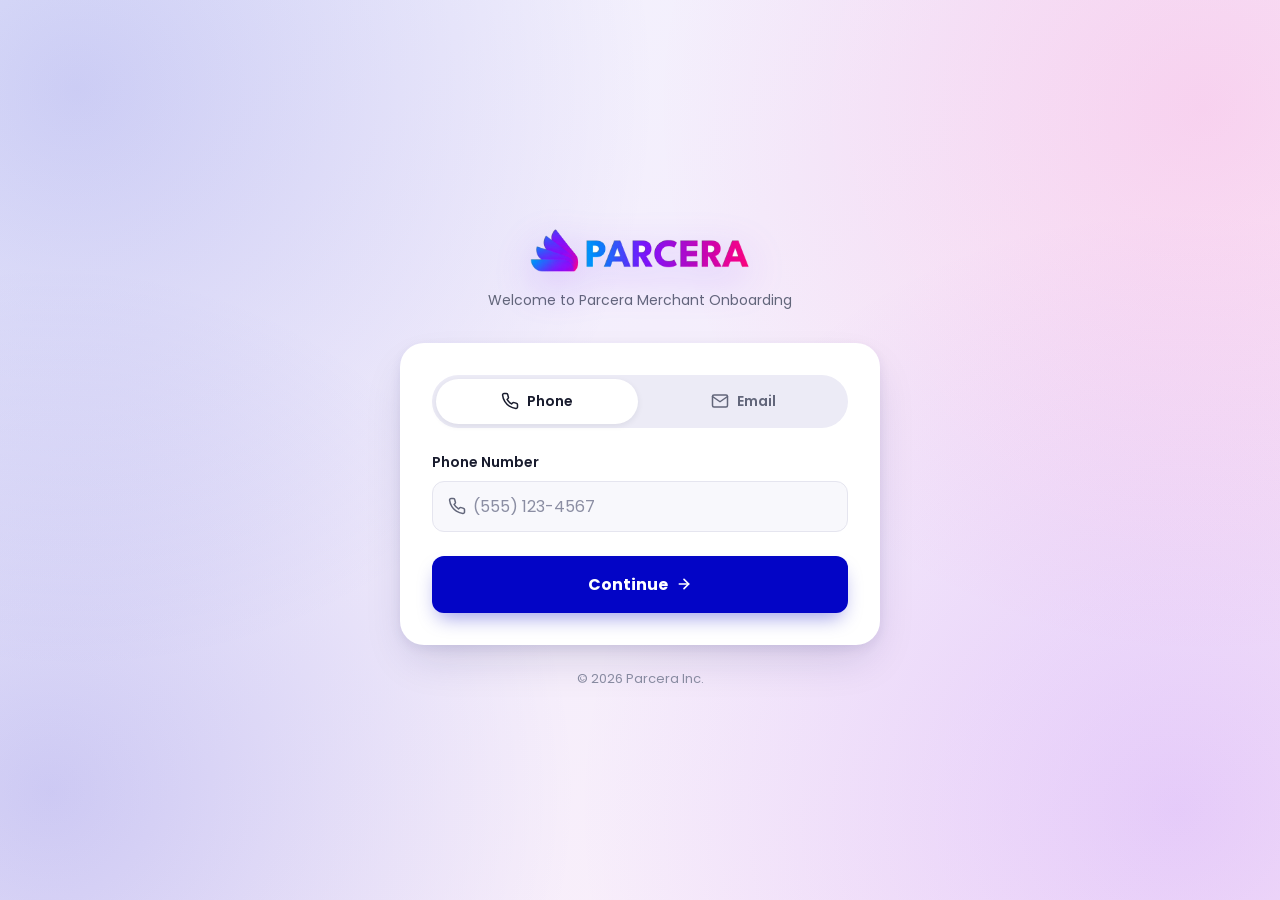
==== index.html @ 43a1bacc "feat: Merchant self onboarding ui" ====
<!DOCTYPE html>
<html lang="en">
<head>
  <meta charset="UTF-8" />
  <meta name="viewport" content="width=device-width, initial-scale=1.0" />
  <title>Parcera · Operator Console Sign In</title>

  <!-- Stylesheets loaded in dependency order: tokens, base, layout, then components -->
  <link rel="stylesheet" href="css/variables.css" />
  <link rel="stylesheet" href="css/base.css" />
  <link rel="stylesheet" href="css/layout.css" />
  <link rel="stylesheet" href="css/components/card.css" />
  <link rel="stylesheet" href="css/components/tabs.css" />
  <link rel="stylesheet" href="css/components/inputs.css" />
  <link rel="stylesheet" href="css/components/buttons.css" />
  <link rel="stylesheet" href="css/components/otp.css" />
  <noscript><style>body{opacity:1 !important;}</style></noscript>
</head>
<body>

  <main class="page">

    <!-- Brand header: logo mark, wordmark, positioning line, tagline -->
    <header class="brand">
      <img class="brand__logo" src="assets/logo-lockup.png" alt="Parcera" />
      <p class="brand__tagline">
        Welcome to Parcera Merchant Onboarding
      </p>
    </header>

    <!-- Auth card: hosts channel tabs plus the two-step sign-in flow -->
    <section class="auth-card" aria-label="Sign in to Parcera">

      <!-- Email / Phone channel switcher -->
      <div class="channel-tabs" role="tablist" aria-label="Sign-in method">
        <button type="button" class="channel-tab is-active" id="tab-phone" role="tab" aria-selected="true" data-channel="phone">
          <svg class="channel-tab__icon" viewBox="0 0 24 24" fill="none" stroke="currentColor" stroke-width="2" stroke-linecap="round" stroke-linejoin="round"><path d="M22 16.92v3a2 2 0 0 1-2.18 2 19.79 19.79 0 0 1-8.63-3.07 19.5 19.5 0 0 1-6-6 19.79 19.79 0 0 1-3.07-8.67A2 2 0 0 1 4.11 2h3a2 2 0 0 1 2 1.72c.127.96.361 1.903.7 2.81a2 2 0 0 1-.45 2.11L8.09 9.91a16 16 0 0 0 6 6l1.27-1.27a2 2 0 0 1 2.11-.45c.907.339 1.85.573 2.81.7A2 2 0 0 1 22 16.92z"/></svg>
          Phone
        </button>
        <button type="button" class="channel-tab" id="tab-email" role="tab" aria-selected="false" data-channel="email">
          <svg class="channel-tab__icon" viewBox="0 0 24 24" fill="none" stroke="currentColor" stroke-width="2" stroke-linecap="round" stroke-linejoin="round"><rect x="2" y="4" width="20" height="16" rx="2"/><path d="m22 6-10 7L2 6"/></svg>
          Email
        </button>
      </div>

      <!-- Step 1a: Email entry panel -->
      <form class="auth-card__step is-hidden" id="step-email" data-step="email-entry" novalidate>
        <div class="field-group">
          <label class="field-group__label" for="input-email">Email Address</label>
          <div class="input-field">
            <svg class="input-field__icon" viewBox="0 0 24 24" fill="none" stroke="currentColor" stroke-width="2" stroke-linecap="round" stroke-linejoin="round"><rect x="2" y="4" width="20" height="16" rx="2"/><path d="m22 6-10 7L2 6"/></svg>
            <input class="input-field__control" type="email" id="input-email" name="email" placeholder="you@example.com" autocomplete="email" required />
          </div>
          <p class="field-group__error" role="alert"></p>
        </div>
        <button type="submit" class="btn btn--primary">
          Continue
          <svg class="btn__icon" viewBox="0 0 24 24" fill="none" stroke="currentColor" stroke-width="2.5" stroke-linecap="round" stroke-linejoin="round"><path d="M5 12h14"/><path d="m12 5 7 7-7 7"/></svg>
        </button>
      </form>

      <!-- Step 1b: Phone entry panel -->
      <form class="auth-card__step" id="step-phone" data-step="phone-entry" novalidate>
        <div class="field-group">
          <label class="field-group__label" for="input-phone">Phone Number</label>
          <div class="input-field">
            <svg class="input-field__icon" viewBox="0 0 24 24" fill="none" stroke="currentColor" stroke-width="2" stroke-linecap="round" stroke-linejoin="round"><path d="M22 16.92v3a2 2 0 0 1-2.18 2 19.79 19.79 0 0 1-8.63-3.07 19.5 19.5 0 0 1-6-6 19.79 19.79 0 0 1-3.07-8.67A2 2 0 0 1 4.11 2h3a2 2 0 0 1 2 1.72c.127.96.361 1.903.7 2.81a2 2 0 0 1-.45 2.11L8.09 9.91a16 16 0 0 0 6 6l1.27-1.27a2 2 0 0 1 2.11-.45c.907.339 1.85.573 2.81.7A2 2 0 0 1 22 16.92z"/></svg>
            <input class="input-field__control" type="tel" id="input-phone" name="phone" placeholder="(555) 123-4567" autocomplete="tel" required />
          </div>
          <p class="field-group__error" role="alert"></p>
        </div>
        <button type="submit" class="btn btn--primary">
          Continue
          <svg class="btn__icon" viewBox="0 0 24 24" fill="none" stroke="currentColor" stroke-width="2.5" stroke-linecap="round" stroke-linejoin="round"><path d="M5 12h14"/><path d="m12 5 7 7-7 7"/></svg>
        </button>
      </form>

      <!-- Step 2: Verification code panel (shown after Continue) -->
      <form class="auth-card__step is-hidden" id="step-verify" data-step="verify" novalidate>
        <div class="verify-intro">
          <div class="verify-intro__icon-badge">
            <svg viewBox="0 0 24 24" fill="none" stroke="currentColor" stroke-width="2" stroke-linecap="round" stroke-linejoin="round"><rect x="3" y="11" width="18" height="11" rx="2"/><path d="M7 11V7a5 5 0 0 1 10 0v4"/></svg>
          </div>
          <p class="verify-intro__copy">We sent a verification code to</p>
          <p class="verify-intro__destination" id="verify-destination">you@example.com</p>
          <button type="button" class="btn--tab-link" id="change-destination">Change email</button>
        </div>

        <div class="field-group">
          <label class="field-group__label" id="otp-label">Verification Code</label>
          <div class="otp-input" role="group" aria-labelledby="otp-label">
            <input class="otp-input__box" type="text" inputmode="numeric" maxlength="1" data-otp-index="0" aria-label="Digit 1" />
            <input class="otp-input__box" type="text" inputmode="numeric" maxlength="1" data-otp-index="1" aria-label="Digit 2" />
            <input class="otp-input__box" type="text" inputmode="numeric" maxlength="1" data-otp-index="2" aria-label="Digit 3" />
            <span class="otp-input__divider">—</span>
            <input class="otp-input__box" type="text" inputmode="numeric" maxlength="1" data-otp-index="3" aria-label="Digit 4" />
            <input class="otp-input__box" type="text" inputmode="numeric" maxlength="1" data-otp-index="4" aria-label="Digit 5" />
            <input class="otp-input__box" type="text" inputmode="numeric" maxlength="1" data-otp-index="5" aria-label="Digit 6" />
          </div>
        </div>

        <button type="submit" class="btn btn--primary btn--verify">
          Verify
          <svg class="btn__icon" viewBox="0 0 24 24" fill="none" stroke="currentColor" stroke-width="2.5" stroke-linecap="round" stroke-linejoin="round"><path d="M5 12h14"/><path d="m12 5 7 7-7 7"/></svg>
        </button>
        <button type="button" class="btn btn--secondary" id="resend-code">Resend Code</button>
        <p class="resend-note" id="resend-note" aria-live="polite"></p>
      </form>

    </section>

    <!-- Legal / access footer -->
    <footer class="page-footer">
      <p>&copy; 2026 Parcera Inc.</p>
    </footer>

  </main>

  <!-- Application scripts, loaded as ES modules in dependency order -->
  <script type="module" src="js/main.js"></script>
</body>
</html>
---- css/variables.css ----
/* ==========================================================================
   Design Tokens (v2 — official Parcera brand palette)
   Single source of truth for colors, spacing, radii, shadows, typography.
   Change a value here and it propagates through the whole UI.
   ========================================================================== */

:root {
  /* Typography — League Spartan for headings, Poppins for everything else */
  --font-family-base: "Poppins", -apple-system, "Segoe UI", Roboto, "Helvetica Neue", Arial, sans-serif;
  --font-family-heading: "League Spartan", "Poppins", -apple-system, "Segoe UI", Roboto, sans-serif;

  /* ---- Primary: Blue ramp ---- */
  --blue-navy: #010245;
  --blue-navy-hover: #010259;
  --blue-navy-active: #020377;

  --blue-vivid: #0305c6;
  --blue-vivid-hover: #032cc6;
  --blue-vivid-active: #0353c6;

  --blue-azure: #0008ff;
  --blue-azure-hover: #3056e0;
  --blue-azure-active: #527fff;

  --blue-agile: #0595ff;
  --blue-agile-hover: #46b0ff;
  --blue-agile-active: #82caff;

  --blue-ice: #9ecbf7;
  --blue-ice-hover: #ddeaf5;
  --blue-ice-active: #e8f0fe;

  /* ---- Expressive accent: Magenta ramp ---- */
  --magenta-dark: #330721;
  --magenta-dark-hover: #590b83;
  --magenta-dark-active: #800f5a;

  --magenta-mulberry: #a6156c;
  --magenta-mulberry-hover: #c31aa8;
  --magenta-mulberry-active: #c54b8c;

  --magenta-vivid: #ff21a6;
  --magenta-vivid-hover: #ff5cbf;
  --magenta-vivid-active: #ff99d8;

  --magenta-light: #ff85d5;
  --magenta-light-hover: #ff0de2;
  --magenta-light-active: #ffd9e1;

  --magenta-taupe: #ffdfec;
  --magenta-taupe-hover: #fff0fa;
  --magenta-taupe-active: #fffafc;

  /* ---- Expressive accent: Purple ramp ---- */
  --purple-berry: #1a0038;
  --purple-berry-hover: #2e055e;
  --purple-berry-active: #45048f;

  --purple-vivid: #781bfd;
  --purple-vivid-hover: #8a3bfd;
  --purple-vivid-active: #9954fe;

  --purple-indigo: #8a30ff;
  --purple-indigo-hover: #a666ff;
  --purple-indigo-active: #c299ff;

  --purple-bright: #b894ff;
  --purple-bright-hover: #d183ff;
  --purple-bright-active: #e3d1ff;

  --purple-lavender: #efe0ff;
  --purple-lavender-hover: #f5ebff;
  --purple-lavender-active: #fbf7ff;

  /* ---- Semantic brand aliases (what components should reference) ---- */
  --brand-primary: var(--blue-vivid);
  --brand-primary-hover: var(--blue-vivid-hover);
  --brand-primary-active: var(--blue-vivid-active);
  --brand-magenta: var(--blue-vivid);
  --brand-purple: var(--blue-vivid);

  /* Soft corner glows layered behind the page gradient — visible enough to
     read as three distinct color zones, matching the shape palette */
  --glow-blue: rgba(3, 5, 198, 0.16);
  --glow-purple: rgba(120, 27, 253, 0.17);
  --glow-magenta: rgba(255, 33, 166, 0.14);

  /* Gradients — blue -> purple -> magenta, matching the logo mark */
  --gradient-brand: linear-gradient(135deg, var(--blue-vivid) 0%, var(--purple-vivid) 55%, var(--magenta-vivid) 100%);
  --gradient-brand-soft: linear-gradient(135deg, var(--blue-agile) 0%, var(--purple-indigo) 55%, var(--magenta-light) 100%);
  --gradient-text: linear-gradient(90deg, var(--blue-vivid) 0%, var(--purple-vivid) 50%, var(--magenta-vivid) 100%);
  --gradient-page-bg: linear-gradient(135deg, #f2f4fe 0%, #f4eefc 45%, #fdeff8 100%);

  /* Semantic feedback colors.
     "Success/confirmed" states across the wizard (verified badges, checked
     consent, completed steps, launch confirmation) are drawn in brand blue
     rather than green, so every positive/confirmed affordance reads as one
     consistent blue — same design, blue variants instead of green. */
  --color-success: var(--blue-vivid);
  --color-success-bg: #e6e7fb;
  --color-error: #dc2626;
  --color-error-bg: #fef2f2;
  --color-error-border: #fca5a5;

  /* Neutrals */
  --color-white: #ffffff;
  --color-surface: #ffffff;
  --color-border: #e5e5ef;
  --color-border-soft: #ece9f3;
  --color-input-bg: #f8f8fc;
  --color-tab-inactive-bg: #ecebf6;

  --color-text-primary: #191c2e;
  --color-text-secondary: #62667a;
  --color-text-muted: #8b8ea3;
  --color-text-link: var(--brand-primary);

  /* Decorative shape outline color on the background */
  --color-decoration: rgba(80, 70, 200, 0.15);

  /* Onboarding-wizard accent — matches primary brand blue for consistency */
  --wizard-purple: var(--blue-vivid);
  --wizard-purple-soft: var(--blue-vivid-hover);
  --wizard-purple-disabled: var(--blue-ice);
  --wizard-purple-tint: #f2f4fe;

  --stepper-complete-bg: var(--color-success-bg);
  --stepper-complete-icon: var(--color-success);
  --stepper-upcoming-bg: var(--color-tab-inactive-bg);
  --stepper-upcoming-icon: #9a9aab;
  --stepper-connector: #ded9ee;

  /* Spacing scale (rem) */
  --space-1: 0.25rem;
  --space-2: 0.5rem;
  --space-3: 0.75rem;
  --space-4: 1rem;
  --space-5: 1.25rem;
  --space-6: 1.5rem;
  --space-8: 2rem;
  --space-10: 2.5rem;
  --space-12: 3rem;

  /* Radii */
  --radius-sm: 8px;
  --radius-md: 12px;
  --radius-lg: 16px;
  --radius-xl: 24px;
  --radius-full: 999px;

  /* Shadows */
  --shadow-card: 0 20px 45px -10px rgba(20, 20, 90, 0.16), 0 4px 12px rgba(20, 20, 90, 0.07);
  --shadow-badge: 0 4px 10px rgba(20, 20, 90, 0.09);
  --shadow-focus: 0 0 0 3px rgba(3, 5, 198, 0.20);
  --shadow-focus-error: 0 0 0 3px rgba(220, 38, 38, 0.16);

  /* Typography scale */
  --font-size-xs: 0.8125rem;
  --font-size-sm: 0.875rem;
  --font-size-base: 1rem;
  --font-size-lg: 1.125rem;
  --font-size-xl: 1.5rem;
  --font-size-display: 2.75rem;

  /* Layout */
  --card-max-width: 480px;
  --card-max-width-lg: 760px;
  --page-max-width: 1100px;

  /* Motion */
  --transition-fast: 150ms ease;
  --transition-base: 220ms ease;
}
---- css/base.css ----
/* ==========================================================================
   Base / Reset
   Minimal reset plus global element defaults.
   ========================================================================== */

/* Brand typefaces: League Spartan for headings, Poppins for body text */
@import url("https://fonts.googleapis.com/css2?family=League+Spartan:wght@500;600;700;800&family=Poppins:wght@400;500;600;700&display=swap");

* {
  box-sizing: border-box;
}

html,
body {
  margin: 0;
  padding: 0;
}

body {
  font-family: var(--font-family-base);
  color: var(--color-text-primary);
  background:
    radial-gradient(circle at 6% 10%, var(--glow-blue), transparent 40%),
    radial-gradient(circle at 94% 12%, var(--glow-magenta), transparent 38%),
    radial-gradient(circle at 92% 90%, var(--glow-purple), transparent 42%),
    radial-gradient(circle at 4% 88%, var(--glow-blue), transparent 36%),
    var(--gradient-page-bg);
  background-attachment: fixed;
  min-height: 100vh;
  -webkit-font-smoothing: antialiased;
  text-rendering: optimizeLegibility;
}

/* Headings use the League Spartan display face across every page */
h1, h2, h3, h4,
.wizard-header__title,
.wizard-panel__title {
  margin: 0;
  font-family: var(--font-family-heading);
}

p {
  margin: 0;
}

button {
  font-family: inherit;
  cursor: pointer;
}

input,
textarea,
select {
  font-family: inherit;
}

a {
  color: inherit;
  text-decoration: none;
}

img, svg {
  display: block;
  max-width: 100%;
}

/* Visible keyboard focus ring for accessibility across interactive elements */
button:focus-visible,
input:focus-visible,
textarea:focus-visible,
select:focus-visible,
a:focus-visible {
  outline: none;
  box-shadow: var(--shadow-focus);
}

/* Respect users who prefer reduced motion */
@media (prefers-reduced-motion: reduce) {
  * {
    animation-duration: 0.001ms !important;
    animation-iteration-count: 1 !important;
    transition-duration: 0.001ms !important;
  }
}

/* ==========================================================================
   Page transitions
   A soft fade on entry and exit so navigating between screens feels smooth
   instead of abrupt. Driven by js/utils/pageTransition.js.
   ========================================================================== */
body {
  opacity: 0;
  transition: opacity 0.28s ease;
}

body.is-page-ready {
  opacity: 1;
}

body.is-page-leaving {
  opacity: 0;
}

/* Brief pressed feedback on the element that triggered navigation */
.is-pressed {
  transform: scale(0.985);
  transition: transform 0.12s ease;
}

/* If JS is disabled, never leave the page invisible */
@media (prefers-reduced-motion: reduce) {
  body {
    opacity: 1;
    transition: none;
  }
}
---- css/layout.css ----
/* ==========================================================================
   Layout
   Page-level structure: wrapper, brand header, footer.
   ========================================================================== */

.page {
  position: relative;
  z-index: 1;
  min-height: 100vh;
  min-height: 100dvh;
  display: flex;
  flex-direction: column;
  align-items: center;
  justify-content: center;
  /* Center the auth column on every viewport; the top/bottom padding keeps
     breathing room on short screens while justify-content balances tall ones */
  padding: var(--space-12) var(--space-4) var(--space-8);
}

/* Brand block — logo mark, wordmark, tagline copy */
.brand {
  display: flex;
  flex-direction: column;
  align-items: center;
  text-align: center;
  margin-bottom: var(--space-8);
  max-width: 560px;
}

.brand__logo {
  width: 220px;
  height: auto;
  margin-bottom: var(--space-4);
  background: transparent;
  filter: drop-shadow(0 12px 20px rgba(120, 27, 253, 0.22));
}

.brand__wordmark {
  font-size: var(--font-size-display);
  font-weight: 800;
  line-height: 1.1;
  background: var(--gradient-text);
  -webkit-background-clip: text;
  background-clip: text;
  color: transparent;
  margin-bottom: var(--space-3);
  letter-spacing: -0.01em;
}

.brand__tagline {
  font-size: var(--font-size-sm);
  color: var(--color-text-secondary);
  line-height: 1.5;
}

/* Footer legal / access notice text */
.page-footer {
  margin-top: var(--space-6);
  text-align: center;
  color: var(--color-text-muted);
  font-size: var(--font-size-xs);
  line-height: 1.6;
}
---- css/components/card.css ----
/* ==========================================================================
   Component: Auth Card
   The central white card that hosts the sign-in flow.
   ========================================================================== */

.auth-card {
  position: relative;
  width: 100%;
  max-width: var(--card-max-width);
  background: var(--color-surface);
  border-radius: var(--radius-xl);
  box-shadow: var(--shadow-card);
  padding: var(--space-8);
}

/* Each step (email/phone entry, verification) is a vertically stacked panel */
.auth-card__step {
  display: flex;
  flex-direction: column;
}

/* Utility to hide inactive steps/panels without removing them from the DOM */
.is-hidden {
  display: none !important;
}

.field-group {
  margin-top: var(--space-6);
}

.field-group__label {
  display: block;
  font-size: var(--font-size-sm);
  font-weight: 600;
  color: var(--color-text-primary);
  margin-bottom: var(--space-2);
}

.field-group__hint {
  margin-top: var(--space-2);
  font-size: var(--font-size-xs);
  color: var(--color-text-secondary);
}

@media (max-width: 480px) {
  .auth-card {
    padding: var(--space-5);
  }
}
---- css/components/tabs.css ----
/* ==========================================================================
   Component: Channel Tabs
   Segmented control used to switch between Email and Phone sign-in.
   ========================================================================== */

.channel-tabs {
  display: flex;
  gap: var(--space-1);
  background: var(--color-tab-inactive-bg);
  border-radius: var(--radius-full);
  padding: var(--space-1);
}

.channel-tab {
  flex: 1;
  display: flex;
  align-items: center;
  justify-content: center;
  gap: var(--space-2);
  padding: var(--space-3) var(--space-4);
  border: none;
  border-radius: var(--radius-full);
  background: transparent;
  color: var(--color-text-secondary);
  font-size: var(--font-size-sm);
  font-weight: 600;
  transition: background var(--transition-base), color var(--transition-base), box-shadow var(--transition-base);
}

.channel-tab__icon {
  width: 18px;
  height: 18px;
  flex-shrink: 0;
}

/* Active tab lifts above the pill track with a white surface + subtle shadow */
.channel-tab.is-active {
  background: var(--color-white);
  color: var(--color-text-primary);
  box-shadow: 0 2px 6px rgba(31, 34, 48, 0.08);
}

.channel-tab:not(.is-active):hover {
  color: var(--color-text-primary);
}
---- css/components/inputs.css ----
/* ==========================================================================
   Component: Inputs
   Text inputs with a leading icon (mail / phone glyph).
   Supports an error state via the .input-field--error modifier, applied by
   JS when validation fails (see authFlow.js / onboarding.js).
   ========================================================================== */

.input-field {
  position: relative;
  display: flex;
  align-items: center;
}

.input-field__icon {
  position: absolute;
  left: var(--space-4);
  width: 18px;
  height: 18px;
  color: var(--color-text-secondary);
  pointer-events: none;
}

.input-field__control {
  width: 100%;
  padding: var(--space-3) var(--space-4) var(--space-3) var(--space-10);
  font-size: var(--font-size-base);
  color: var(--color-text-primary);
  background: var(--color-input-bg);
  border: 1px solid var(--color-border);
  border-radius: var(--radius-md);
  transition: border-color var(--transition-fast), background var(--transition-fast), box-shadow var(--transition-fast);
}

.input-field__control::placeholder {
  color: var(--color-text-muted);
}

.input-field__control:hover {
  border-color: #c9c5e6;
}

.input-field__control:focus {
  outline: none;
  border-color: var(--brand-primary);
  background: var(--color-white);
  box-shadow: var(--shadow-focus);
}

/* Error state — applied to the wrapping .input-field so both the icon
   and the control pick up the error color via descendant selectors */
.input-field--error .input-field__control {
  border-color: var(--color-error-border);
  background: var(--color-error-bg);
}

.input-field--error .input-field__control:focus {
  border-color: var(--color-error);
  box-shadow: var(--shadow-focus-error);
}

.input-field--error .input-field__icon {
  color: var(--color-error);
}

/* Inline error message, shown under the field when validation fails */
.field-group__error {
  display: none;
  align-items: center;
  gap: var(--space-1);
  margin-top: var(--space-2);
  font-size: var(--font-size-xs);
  font-weight: 600;
  color: var(--color-error);
}

.field-group__error.is-visible {
  display: flex;
}

/* Select fields (used in onboarding wizard) share the same visual language */
.select-field {
  position: relative;
  display: flex;
  align-items: center;
}

.select-field__control {
  width: 100%;
  appearance: none;
  padding: var(--space-3) var(--space-10) var(--space-3) var(--space-4);
  font-size: var(--font-size-base);
  color: var(--color-text-primary);
  background: var(--color-input-bg);
  border: 1px solid var(--color-border);
  border-radius: var(--radius-md);
  transition: border-color var(--transition-fast), background var(--transition-fast), box-shadow var(--transition-fast);
}

.select-field__control:hover {
  border-color: #c9c5e6;
}

.select-field__control:focus {
  outline: none;
  border-color: var(--brand-primary);
  background: var(--color-white);
  box-shadow: var(--shadow-focus);
}

.select-field__chevron {
  position: absolute;
  right: var(--space-4);
  width: 16px;
  height: 16px;
  color: var(--color-text-secondary);
  pointer-events: none;
}
---- css/components/buttons.css ----
/* ==========================================================================
   Component: Buttons
   Primary gradient CTAs and the secondary "Resend Code" button.
   Supports a loading state via .is-loading, toggled by JS while an async
   action (submit, validate, launch) is in flight.
   ========================================================================== */

.btn {
  position: relative;
  width: 100%;
  display: flex;
  align-items: center;
  justify-content: center;
  gap: var(--space-2);
  border: none;
  border-radius: var(--radius-md);
  font-size: var(--font-size-base);
  font-weight: 700;
  padding: var(--space-4);
  transition: transform var(--transition-fast), box-shadow var(--transition-fast), opacity var(--transition-fast);
}

.btn__icon {
  width: 16px;
  height: 16px;
  transition: transform var(--transition-fast);
}

.btn:hover .btn__icon {
  transform: translateX(2px);
}

.btn:active {
  transform: translateY(1px);
}

.btn:disabled {
  opacity: 0.6;
  cursor: not-allowed;
  transform: none;
}

/* Loading state — hide label/icon, show a centered spinner, block clicks */
.btn.is-loading {
  color: transparent !important;
  pointer-events: none;
}

.btn.is-loading .btn__icon {
  visibility: hidden;
}

.btn.is-loading::after {
  content: "";
  position: absolute;
  width: 18px;
  height: 18px;
  border-radius: 50%;
  border: 2.5px solid rgba(255, 255, 255, 0.4);
  border-top-color: var(--color-white);
  animation: btn-spin 700ms linear infinite;
}

.btn--secondary.is-loading::after {
  border: 2.5px solid rgba(3, 5, 198, 0.25);
  border-top-color: var(--brand-primary);
}

@keyframes btn-spin {
  to { transform: rotate(360deg); }
}

/* Primary CTA — blue solid color, used for Continue / Verify */
.btn--primary {
  color: var(--color-white);
  background: var(--blue-vivid);
  box-shadow: 0 10px 20px -6px rgba(3, 5, 198, 0.40);
  margin-top: var(--space-6);
}

.btn--primary:hover:not(:disabled) {
  background: var(--blue-vivid-hover);
  box-shadow: 0 12px 24px -6px rgba(3, 5, 198, 0.50);
}

/* Verification step CTA uses the same blue color */
.btn--verify {
  background: var(--blue-vivid);
}

.btn--verify:hover:not(:disabled) {
  background: var(--blue-vivid-hover);
}

/* Secondary action — outlined, used for Resend Code */
.btn--secondary {
  color: var(--color-text-primary);
  background: var(--color-white);
  border: 1px solid var(--color-border);
  margin-top: var(--space-3);
}

.btn--secondary:hover:not(:disabled) {
  background: var(--color-input-bg);
  border-color: #c9c5e6;
}

.btn--tab-link {
  background: none;
  border: none;
  color: var(--color-text-link);
  font-weight: 600;
  font-size: var(--font-size-sm);
  padding: 0;
  width: auto;
}

.btn--tab-link:hover {
  color: var(--brand-primary-hover);
  text-decoration: underline;
}
---- css/components/otp.css ----
/* ==========================================================================
   Component: Verification Step
   Lock icon badge, "sent to" copy, and the segmented OTP code input.
   ========================================================================== */

.verify-intro {
  display: flex;
  flex-direction: column;
  align-items: center;
  text-align: center;
  margin-top: var(--space-2);
}

.verify-intro__icon-badge {
  width: 52px;
  height: 52px;
  border-radius: 50%;
  background: #fbe4f2;
  display: flex;
  align-items: center;
  justify-content: center;
  margin-bottom: var(--space-4);
}

.verify-intro__icon-badge svg {
  width: 22px;
  height: 22px;
  color: var(--brand-magenta);
}

.verify-intro__copy {
  font-size: var(--font-size-sm);
  color: var(--color-text-secondary);
  margin-bottom: var(--space-1);
}

.verify-intro__destination {
  font-size: var(--font-size-lg);
  font-weight: 700;
  color: var(--color-text-primary);
  margin-bottom: var(--space-2);
}

/* OTP input: two groups of three boxes separated by a dash */
.otp-input {
  display: flex;
  align-items: center;
  justify-content: center;
  gap: var(--space-2);
}

.otp-input__box {
  width: 44px;
  height: 48px;
  text-align: center;
  font-size: var(--font-size-lg);
  font-weight: 600;
  color: var(--color-text-primary);
  background: var(--color-input-bg);
  border: 1px solid var(--color-border);
  border-radius: var(--radius-sm);
  transition: border-color var(--transition-fast), background var(--transition-fast);
}

.otp-input__box:focus {
  outline: none;
  border-color: var(--brand-primary);
  background: var(--color-white);
  box-shadow: var(--shadow-focus);
}

/* Error state — applied to the whole group when the submitted code is
   wrong or incomplete; boxes flash red and shake briefly for feedback */
.otp-input.is-error .otp-input__box {
  border-color: var(--color-error-border);
  background: var(--color-error-bg);
  animation: otp-shake 320ms ease;
}

@keyframes otp-shake {
  25% { transform: translateX(-4px); }
  75% { transform: translateX(4px); }
}

.otp-input__divider {
  color: var(--color-text-muted);
  font-size: var(--font-size-lg);
}

/* Note: pair this element with aria-live="polite" in HTML so screen
   readers announce the countdown and "ready to resend" state changes */
.resend-note {
  margin-top: var(--space-2);
  text-align: center;
  font-size: var(--font-size-xs);
  color: var(--color-text-muted);
}

.resend-note.is-error {
  color: var(--color-error);
  font-weight: 600;
}

@media (max-width: 380px) {
  .otp-input {
    gap: var(--space-1);
  }

  .otp-input__box {
    width: 36px;
    height: 40px;
    font-size: var(--font-size-base);
  }

  .otp-input__divider {
    font-size: var(--font-size-base);
  }
}
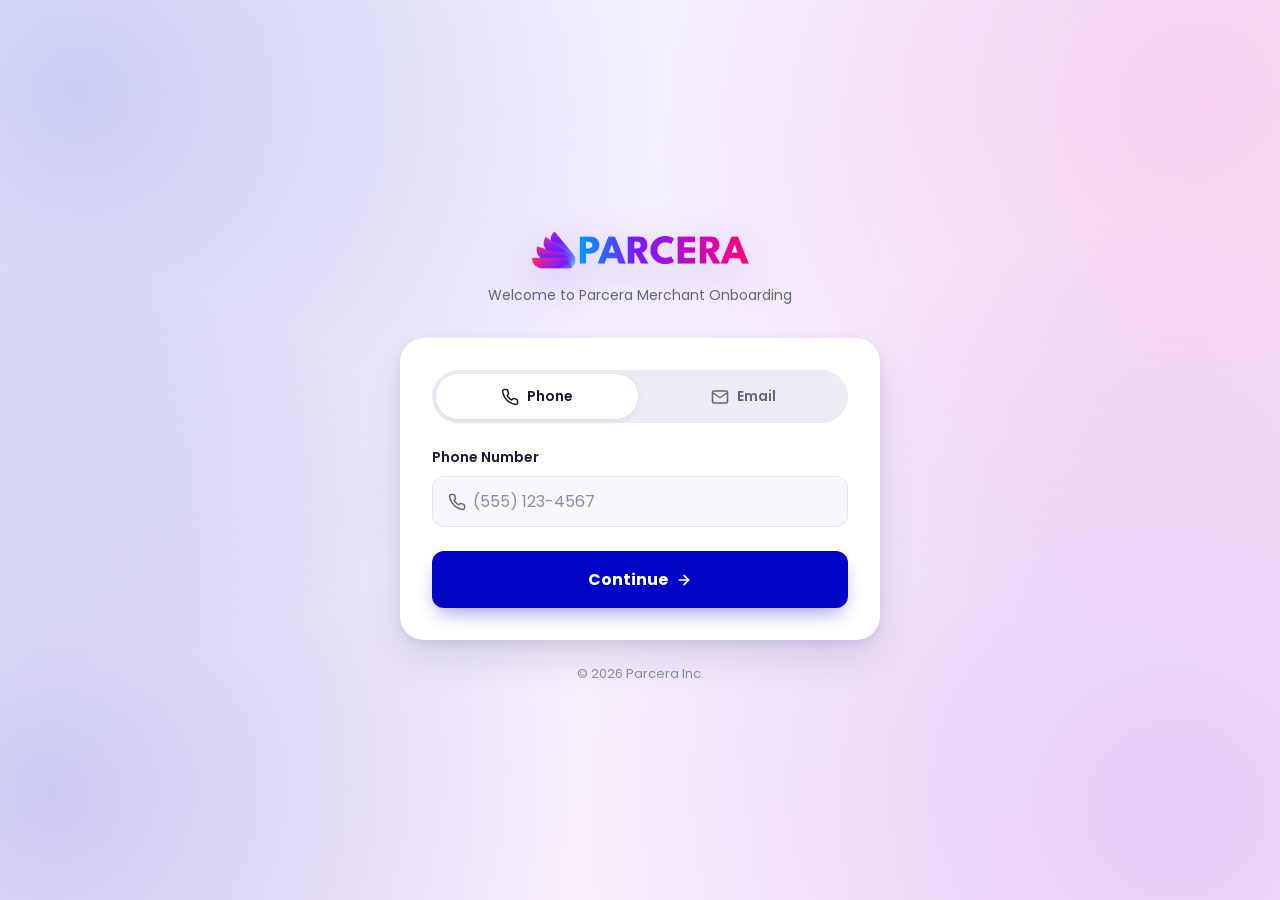
==== commit 5a450578: "Refresh brand assets: new favicon, mark, and horizontal logo Swaps favicon.png -> ParceraMark-Favico" ====
--- a/index.html
+++ b/index.html
@@ -4,6 +4,7 @@
   <meta charset="UTF-8" />
   <meta name="viewport" content="width=device-width, initial-scale=1.0" />
   <title>Parcera · Operator Console Sign In</title>
+  <link rel="icon" type="image/png" href="assets/ParceraMark-Favicon (1).png" />
 
   <!-- Stylesheets loaded in dependency order: tokens, base, layout, then components -->
   <link rel="stylesheet" href="css/variables.css" />
@@ -22,7 +23,7 @@
 
     <!-- Brand header: logo mark, wordmark, positioning line, tagline -->
     <header class="brand">
-      <img class="brand__logo" src="assets/logo-lockup.png" alt="Parcera" />
+      <img class="brand__logo" src="assets/Parcera-Logo-Horiz.png" alt="Parcera" />
       <p class="brand__tagline">
         Welcome to Parcera Merchant Onboarding
       </p>
@@ -92,7 +93,7 @@
             <input class="otp-input__box" type="text" inputmode="numeric" maxlength="1" data-otp-index="0" aria-label="Digit 1" />
             <input class="otp-input__box" type="text" inputmode="numeric" maxlength="1" data-otp-index="1" aria-label="Digit 2" />
             <input class="otp-input__box" type="text" inputmode="numeric" maxlength="1" data-otp-index="2" aria-label="Digit 3" />
-            <span class="otp-input__divider">—</span>
+            <span class="otp-input__divider">-</span>
             <input class="otp-input__box" type="text" inputmode="numeric" maxlength="1" data-otp-index="3" aria-label="Digit 4" />
             <input class="otp-input__box" type="text" inputmode="numeric" maxlength="1" data-otp-index="4" aria-label="Digit 5" />
             <input class="otp-input__box" type="text" inputmode="numeric" maxlength="1" data-otp-index="5" aria-label="Digit 6" />
--- a/css/variables.css
+++ b/css/variables.css
@@ -1,11 +1,11 @@
 /* ==========================================================================
-   Design Tokens (v2 — official Parcera brand palette)
+   Design Tokens (v2 - official Parcera brand palette)
    Single source of truth for colors, spacing, radii, shadows, typography.
    Change a value here and it propagates through the whole UI.
    ========================================================================== */
 
 :root {
-  /* Typography — League Spartan for headings, Poppins for everything else */
+  /* Typography - League Spartan for headings, Poppins for everything else */
   --font-family-base: "Poppins", -apple-system, "Segoe UI", Roboto, "Helvetica Neue", Arial, sans-serif;
   --font-family-heading: "League Spartan", "Poppins", -apple-system, "Segoe UI", Roboto, sans-serif;
 
@@ -79,13 +79,13 @@
   --brand-magenta: var(--blue-vivid);
   --brand-purple: var(--blue-vivid);
 
-  /* Soft corner glows layered behind the page gradient — visible enough to
+  /* Soft corner glows layered behind the page gradient - visible enough to
      read as three distinct color zones, matching the shape palette */
   --glow-blue: rgba(3, 5, 198, 0.16);
   --glow-purple: rgba(120, 27, 253, 0.17);
   --glow-magenta: rgba(255, 33, 166, 0.14);
 
-  /* Gradients — blue -> purple -> magenta, matching the logo mark */
+  /* Gradients - blue -> purple -> magenta, matching the logo mark */
   --gradient-brand: linear-gradient(135deg, var(--blue-vivid) 0%, var(--purple-vivid) 55%, var(--magenta-vivid) 100%);
   --gradient-brand-soft: linear-gradient(135deg, var(--blue-agile) 0%, var(--purple-indigo) 55%, var(--magenta-light) 100%);
   --gradient-text: linear-gradient(90deg, var(--blue-vivid) 0%, var(--purple-vivid) 50%, var(--magenta-vivid) 100%);
@@ -95,7 +95,7 @@
      "Success/confirmed" states across the wizard (verified badges, checked
      consent, completed steps, launch confirmation) are drawn in brand blue
      rather than green, so every positive/confirmed affordance reads as one
-     consistent blue — same design, blue variants instead of green. */
+     consistent blue - same design, blue variants instead of green. */
   --color-success: var(--blue-vivid);
   --color-success-bg: #e6e7fb;
   --color-error: #dc2626;
@@ -118,11 +118,13 @@
   /* Decorative shape outline color on the background */
   --color-decoration: rgba(80, 70, 200, 0.15);
 
-  /* Onboarding-wizard accent — matches primary brand blue for consistency */
+  /* Onboarding-wizard accent - matches primary brand blue for consistency */
   --wizard-purple: var(--blue-vivid);
   --wizard-purple-soft: var(--blue-vivid-hover);
   --wizard-purple-disabled: var(--blue-ice);
   --wizard-purple-tint: #f2f4fe;
+  --wizard-purple-tint-active: #dce6fc;
+  --wizard-purple-tint-subtle: #e8e6fc;
 
   --stepper-complete-bg: var(--color-success-bg);
   --stepper-complete-icon: var(--color-success);
--- a/css/layout.css
+++ b/css/layout.css
@@ -17,7 +17,7 @@
   padding: var(--space-12) var(--space-4) var(--space-8);
 }
 
-/* Brand block — logo mark, wordmark, tagline copy */
+/* Brand block - logo mark, wordmark, tagline copy */
 .brand {
   display: flex;
   flex-direction: column;
--- a/css/components/inputs.css
+++ b/css/components/inputs.css
@@ -46,7 +46,7 @@
   box-shadow: var(--shadow-focus);
 }
 
-/* Error state — applied to the wrapping .input-field so both the icon
+/* Error state - applied to the wrapping .input-field so both the icon
    and the control pick up the error color via descendant selectors */
 .input-field--error .input-field__control {
   border-color: var(--color-error-border);
--- a/css/components/buttons.css
+++ b/css/components/buttons.css
@@ -40,7 +40,7 @@
   transform: none;
 }
 
-/* Loading state — hide label/icon, show a centered spinner, block clicks */
+/* Loading state - hide label/icon, show a centered spinner, block clicks */
 .btn.is-loading {
   color: transparent !important;
   pointer-events: none;
@@ -70,7 +70,7 @@
   to { transform: rotate(360deg); }
 }
 
-/* Primary CTA — blue solid color, used for Continue / Verify */
+/* Primary CTA - blue solid color, used for Continue / Verify */
 .btn--primary {
   color: var(--color-white);
   background: var(--blue-vivid);
@@ -92,7 +92,7 @@
   background: var(--blue-vivid-hover);
 }
 
-/* Secondary action — outlined, used for Resend Code */
+/* Secondary action - outlined, used for Resend Code */
 .btn--secondary {
   color: var(--color-text-primary);
   background: var(--color-white);
--- a/css/components/otp.css
+++ b/css/components/otp.css
@@ -69,7 +69,7 @@
   box-shadow: var(--shadow-focus);
 }
 
-/* Error state — applied to the whole group when the submitted code is
+/* Error state - applied to the whole group when the submitted code is
    wrong or incomplete; boxes flash red and shake briefly for feedback */
 .otp-input.is-error .otp-input__box {
   border-color: var(--color-error-border);
